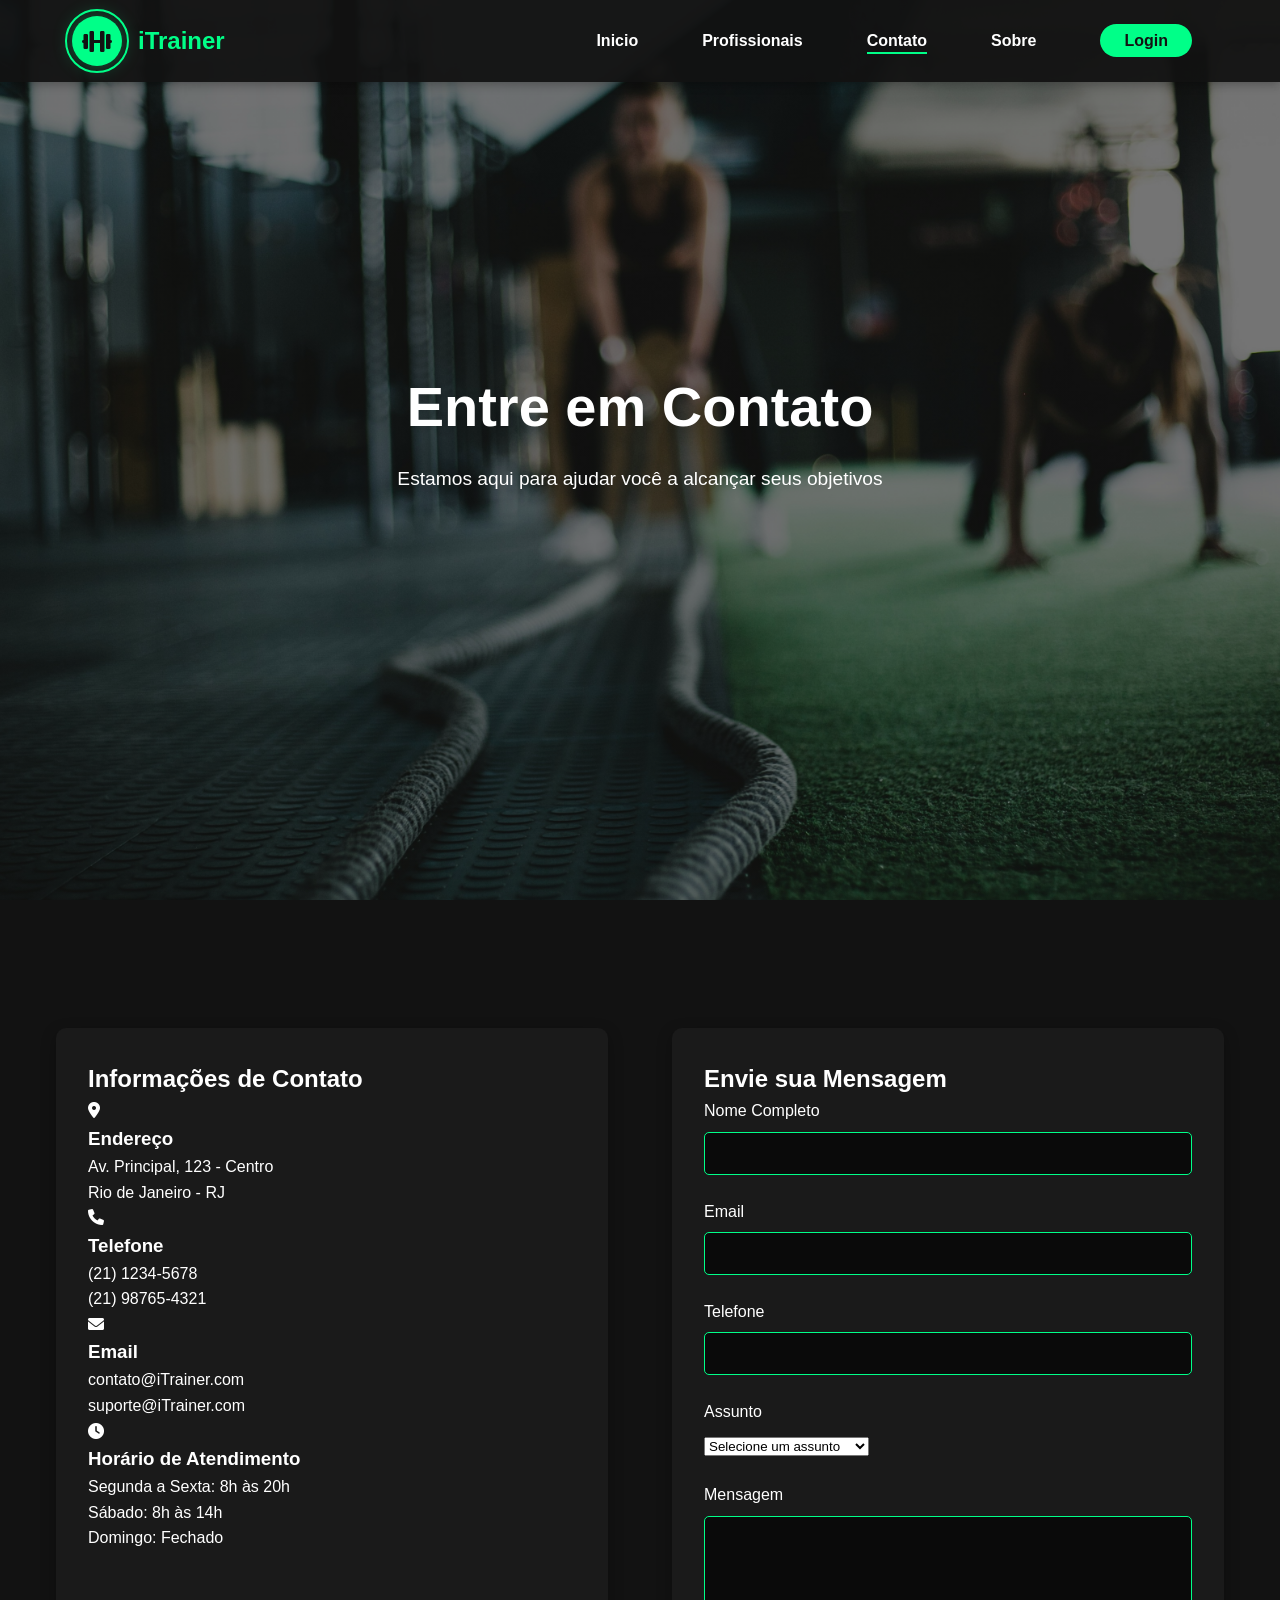
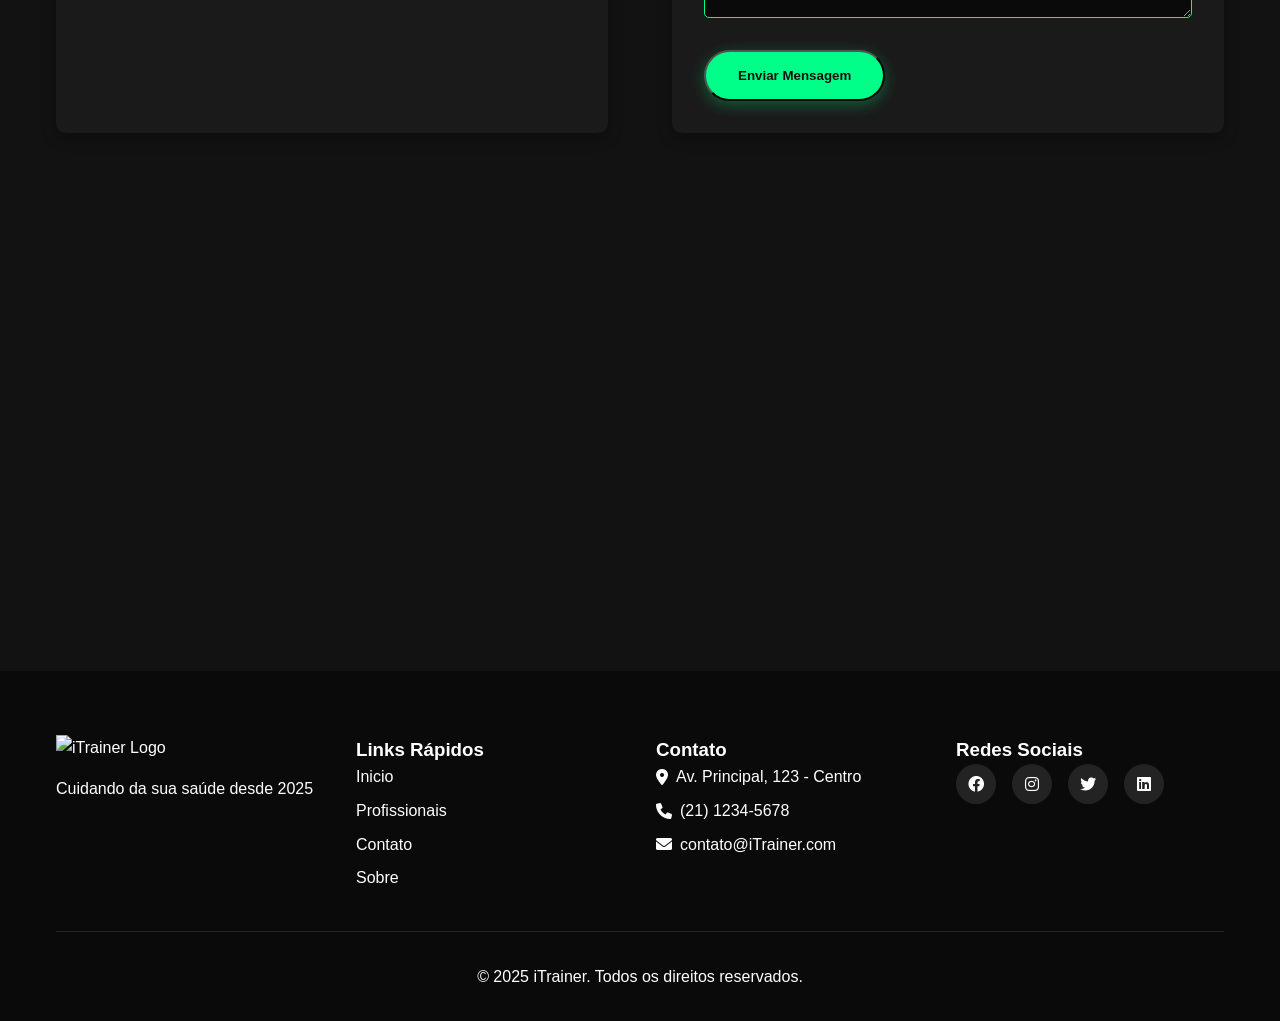
==== contato.html @ 4781c308 "Correção dos caminhos das imagens dos profissionais 1 e 5" ====
<!DOCTYPE html>
<html lang="pt-br">
<head>
    <meta charset="UTF-8">
    <meta name="viewport" content="width=device-width, initial-scale=1.0">
    <title>Contato - iTrainer</title>
    <link rel="stylesheet" href="style.css">
    <link rel="stylesheet" href="https://cdnjs.cloudflare.com/ajax/libs/font-awesome/6.0.0-beta3/css/all.min.css">
    <link rel="stylesheet" href="https://unpkg.com/aos@next/dist/aos.css" />
    <style>
        .logo-container {
            width: 50px;
            height: 50px;
            background: var(--primary-color);
            border-radius: 50%;
            display: flex;
            align-items: center;
            justify-content: center;
            position: relative;
            box-shadow: 0 0 20px rgba(0, 255, 136, 0.3);
        }

        .logo-container::before {
            content: '';
            position: absolute;
            width: 60px;
            height: 60px;
            border: 2px solid var(--primary-color);
            border-radius: 50%;
            animation: pulse 2s infinite;
        }

        .logo-container i {
            font-size: 1.5rem;
            color: var(--dark-color);
        }

        @keyframes pulse {
            0% {
                transform: scale(1);
                opacity: 1;
            }
            100% {
                transform: scale(1.1);
                opacity: 0;
            }
        }
    </style>
</head>
<body>
    <!-- Header Section -->
    <header class="site-header">
        <div class="header-container">
            <div class="logo">
                <a href="index.html">
                    <div class="logo-container">
                        <i class="fas fa-dumbbell"></i>
                    </div>
                    <span class="logo-text">iTrainer</span>
                </a>
            </div>
            
            <button class="mobile-nav-toggle" aria-controls="primary-navigation" aria-expanded="false">
                <span class="sr-only">Menu</span>
                <i class="fas fa-bars"></i>
            </button>
            
            <nav class="primary-navigation" id="primary-navigation">
                <ul class="nav-list">
                    <li class="nav-item"><a href="index.html" class="nav-link">Inicio</a></li>
                    <li class="nav-item"><a href="profissionais.html" class="nav-link">Profissionais</a></li>
                    <li class="nav-item"><a href="contato.html" class="nav-link active">Contato</a></li>
                    <li class="nav-item"><a href="sobre.html" class="nav-link">Sobre</a></li>
                    <li class="nav-item"><a href="login.html" class="nav-link btn-login">Login</a></li>
                </ul>
            </nav>
        </div>
    </header>

    <!-- Main Content Section -->
    <main>
        <section class="hero">
            <div class="hero-content" data-aos="fade-up">
                <h1>Entre em Contato</h1>
                <p>Estamos aqui para ajudar você a alcançar seus objetivos</p>
            </div>
            <div class="hero-overlay"></div>
        </section>

        <section class="contact-section">
            <div class="container">
                <div class="contact-grid">
                    <div class="contact-info" data-aos="fade-right">
                        <h2>Informações de Contato</h2>
                        <div class="info-item">
                            <i class="fas fa-map-marker-alt"></i>
                            <div>
                                <h3>Endereço</h3>
                                <p>Av. Principal, 123 - Centro</p>
                                <p>Rio de Janeiro - RJ</p>
                            </div>
                        </div>
                        <div class="info-item">
                            <i class="fas fa-phone"></i>
                            <div>
                                <h3>Telefone</h3>
                                <p>(21) 1234-5678</p>
                                <p>(21) 98765-4321</p>
                            </div>
                        </div>
                        <div class="info-item">
                            <i class="fas fa-envelope"></i>
                            <div>
                                <h3>Email</h3>
                                <p>contato@iTrainer.com</p>
                                <p>suporte@iTrainer.com</p>
                            </div>
                        </div>
                        <div class="info-item">
                            <i class="fas fa-clock"></i>
                            <div>
                                <h3>Horário de Atendimento</h3>
                                <p>Segunda a Sexta: 8h às 20h</p>
                                <p>Sábado: 8h às 14h</p>
                                <p>Domingo: Fechado</p>
                            </div>
                        </div>
                    </div>

                    <div class="contact-form" data-aos="fade-left">
                        <h2>Envie sua Mensagem</h2>
                        <form action="#" method="POST">
                            <div class="form-group">
                                <label for="name">Nome Completo</label>
                                <input type="text" id="name" name="name" required>
                            </div>
                            <div class="form-group">
                                <label for="email">Email</label>
                                <input type="email" id="email" name="email" required>
                            </div>
                            <div class="form-group">
                                <label for="phone">Telefone</label>
                                <input type="tel" id="phone" name="phone">
                            </div>
                            <div class="form-group">
                                <label for="subject">Assunto</label>
                                <select id="subject" name="subject" required>
                                    <option value="">Selecione um assunto</option>
                                    <option value="agendamento">Agendamento de Treino</option>
                                    <option value="duvidas">Dúvidas</option>
                                    <option value="orcamento">Orçamento</option>
                                    <option value="outros">Outros</option>
                                </select>
                            </div>
                            <div class="form-group">
                                <label for="message">Mensagem</label>
                                <textarea id="message" name="message" rows="5" required></textarea>
                            </div>
                            <button type="submit" class="btn btn-primary">Enviar Mensagem</button>
                        </form>
                    </div>
                </div>
            </div>
        </section>

        <section class="map-section">
            <div class="container">
                <div class="map-container" data-aos="fade-up">
                    <iframe 
                        src="https://www.google.com/maps/embed?pb=!1m18!1m12!1m3!1d3673.121794492808!2d-43.18094768452811!3d-22.9064191!2m3!1f0!2f0!3f0!3m2!1i1024!2i768!4f13.1!3m3!1m2!1s0x997f58a6a00a9d%3A0x3f251d85272f76f7!2sAv.%20Rio%20Branco%2C%201%20-%20Centro%2C%20Rio%20de%20Janeiro%20-%20RJ%2C%2020090-003!5e0!3m2!1spt-BR!2sbr!4v1648123456789!5m2!1spt-BR!2sbr" 
                        width="100%" 
                        height="450" 
                        style="border:0;" 
                        allowfullscreen="" 
                        loading="lazy">
                    </iframe>
                </div>
            </div>
        </section>
    </main>

    <footer>
        <div class="container">
            <div class="footer-content">
                <div class="footer-logo">
                    <img src="images/logo.png" alt="iTrainer Logo">
                    <p>Cuidando da sua saúde desde 2025</p>
                </div>
                <div class="footer-links">
                    <h3>Links Rápidos</h3>
                    <ul>
                        <li><a href="index.html">Inicio</a></li>
                        <li><a href="profissionais.html">Profissionais</a></li>
                        <li><a href="contato.html">Contato</a></li>
                        <li><a href="sobre.html">Sobre</a></li>
                    </ul>
                </div>
                <div class="footer-contact">
                    <h3>Contato</h3>
                    <p><i class="fas fa-map-marker-alt"></i> Av. Principal, 123 - Centro</p>
                    <p><i class="fas fa-phone"></i> (21) 1234-5678</p>
                    <p><i class="fas fa-envelope"></i> contato@iTrainer.com</p>
                </div>
                <div class="footer-social">
                    <h3>Redes Sociais</h3>
                    <div class="social-icons">
                        <a href="#" class="social-icon"><i class="fab fa-facebook"></i></a>
                        <a href="#" class="social-icon"><i class="fab fa-instagram"></i></a>
                        <a href="#" class="social-icon"><i class="fab fa-twitter"></i></a>
                        <a href="#" class="social-icon"><i class="fab fa-linkedin"></i></a>
                    </div>
                </div>
            </div>
            <div class="footer-bottom">
                <p>&copy; 2025 iTrainer. Todos os direitos reservados.</p>
            </div>
        </div>
    </footer>

    <script src="https://unpkg.com/aos@next/dist/aos.js"></script>
    <script src="script.js"></script>
</body>
</html>
---- style.css ----
/* CSS Variables for consistent styling */
:root {
    --primary-color: #00ff88;
    --secondary-color: #00cc6a;
    --accent-color: #48cae4;
    --text-color: #ffffff;
    --text-secondary: #e0e0e0;
    --light-color: #ffffff;
    --dark-color: #121212;
    --darker-color: #0a0a0a;
    --gray-color: #1a1a1a;
    --border-color: #333333;
    --shadow: 0 2px 10px rgba(0, 0, 0, 0.3);
    --transition: all 0.3s ease;
    --spacing-sm: 0.5rem;
    --spacing-md: 1rem;
    --spacing-lg: 2rem;
    --container-width: 1200px;
}

/* General Reset */
* {
    margin: 0;
    padding: 0;
    box-sizing: border-box;
}

body {
    font-family: 'Segoe UI', Tahoma, Geneva, Verdana, sans-serif;
    line-height: 1.6;
    color: var(--text-color);
    background-color: var(--dark-color);
}

.container {
    width: 100%;
    max-width: var(--container-width);
    margin: 0 auto;
    padding: 0 var(--spacing-md);
}

/* Estado inicial do cabeçalho */
.site-header {
    position: fixed;
    top: 0;
    left: 0;
    width: 100%;
    background: rgba(18, 18, 18, 0.95);
    box-shadow: 0 2px 10px rgba(0, 0, 0, 0.3);
    z-index: 1000;
    transition: var(--transition);
}

.site-header.scrolled {
    background: rgba(18, 18, 18, 0.98);
    box-shadow: 0 2px 15px rgba(0, 0, 0, 0.4);
}

.header-container {
    display: flex;
    justify-content: space-between;
    align-items: center;
    padding: 1rem 2rem;
    max-width: var(--container-width);
    margin: 0 auto;
}

/* Logo Styles */
.logo {
    display: flex;
    align-items: center;
}

.logo a {
    display: flex;
    align-items: center;
    text-decoration: none;
    color: var(--primary-color);
    gap: 1rem;
}

.logo-container {
    width: 50px;
    height: 50px;
    background: var(--primary-color);
    border-radius: 50%;
    display: flex;
    align-items: center;
    justify-content: center;
    position: relative;
    box-shadow: 0 0 20px rgba(0, 255, 136, 0.3);
}

.logo-container::before {
    content: '';
    position: absolute;
    width: 60px;
    height: 60px;
    border: 2px solid var(--primary-color);
    border-radius: 50%;
    animation: pulse 2s infinite;
}

.logo-container i {
    font-size: 1.5rem;
    color: var(--dark-color);
}

.logo-text {
    font-size: 1.5rem;
    font-weight: 700;
    color: var(--primary-color);
}

@keyframes pulse {
    0% {
        transform: scale(1);
        opacity: 1;
    }
    100% {
        transform: scale(1.1);
        opacity: 0;
    }
}

/* Navigation Styles */
.primary-navigation {
    display: flex;
    justify-content: center;
}

.nav-list {
    display: flex;
    list-style: none;
    gap: 2rem;
}

.nav-item {
    margin: 0 var(--spacing-md);
}

.nav-link {
    text-decoration: none;
    color: var(--text-color);
    font-weight: 600;
    transition: var(--transition);
    position: relative;
}

.nav-link::after {
    content: '';
    position: absolute;
    bottom: -5px;
    left: 0;
    width: 0;
    height: 2px;
    background: var(--primary-color);
    transition: var(--transition);
}

.nav-link:hover::after,
.nav-link.active::after {
    width: 100%;
}

/* Mobile Navigation Toggle */
.mobile-nav-toggle {
    display: none;
    background: none;
    border: none;
    font-size: 1.5rem;
    color: var(--dark-color);
    cursor: pointer;
}

.sr-only {
    position: absolute;
    width: 1px;
    height: 1px;
    padding: 0;
    margin: -1px;
    overflow: hidden;
    clip: rect(0, 0, 0, 0);
    white-space: nowrap;
    border-width: 0;
}

/* Responsive Styles */
@media (max-width: 768px) {
    .header-container {
        padding: 1rem;
    }
    
    .mobile-nav-toggle {
        display: block;
        color: var(--primary-color);
        font-size: 1.5rem;
        background: none;
        border: none;
        cursor: pointer;
    }
    
    .primary-navigation {
        position: fixed;
        inset: 0 0 0 30%;
        background: var(--gray-color);
        padding: min(30vh, 10rem) 2rem;
        transform: translateX(100%);
        transition: transform 350ms ease-out;
        box-shadow: -5px 0 15px rgba(0, 0, 0, 0.3);
        z-index: 1000;
    }
    
    .primary-navigation[data-visible="true"] {
        transform: translateX(0%);
    }
    
    .nav-list {
        display: flex;
        flex-direction: column;
        gap: 1.5rem;
    }
    
    .nav-item {
        margin: 0;
    }
    
    .nav-link {
        color: var(--text-color);
        font-size: 1.2rem;
        font-weight: 600;
    }
    
    .nav-link:hover,
    .nav-link.active {
        color: var(--primary-color);
    }
    
    .btn-login {
        margin-top: 1rem;
        width: 100%;
        text-align: center;
        justify-content: center;
    }
}

/* Hero Section */
.hero {
    height: 100vh;
    background: linear-gradient(rgba(0, 0, 0, 0.5), rgba(0, 0, 0, 0.5)), url('meghan-holmes-buWcS7G1_28-unsplash.jpg');
    background-size: cover;
    background-position: center;
    display: flex;
    align-items: center;
    text-align: center;
    color: white;
    position: relative;
}

.hero-content {
    max-width: 800px;
    margin: 0 auto;
    padding: 0 20px;
    position: relative;
    z-index: 2;
}

.hero h1 {
    font-size: 3.5rem;
    margin-bottom: 1.5rem;
    line-height: 1.2;
}

.hero p {
    font-size: 1.2rem;
    margin-bottom: 2rem;
}

.hero-buttons {
    display: flex;
    gap: 1rem;
    justify-content: center;
}

/* Button Styles */
.btn {
    display: inline-block;
    padding: 1rem 2rem;
    border-radius: 30px;
    text-decoration: none;
    font-weight: 600;
    transition: var(--transition);
    cursor: pointer;
}

.btn-primary {
    background: var(--primary-color);
    color: var(--dark-color);
    font-weight: 700;
    box-shadow: 0 4px 15px rgba(0, 255, 136, 0.3);
}

.btn-primary:hover {
    background: var(--secondary-color);
    transform: translateY(-3px);
    box-shadow: 0 6px 20px rgba(0, 255, 136, 0.4);
}

.btn-secondary {
    background: transparent;
    color: var(--text-color);
    border: 2px solid var(--text-color);
    font-weight: 700;
}

.btn-secondary:hover {
    background: var(--text-color);
    color: var(--dark-color);
    transform: translateY(-3px);
}

.btn-login {
    background-color: var(--primary-color);
    color: var(--dark-color);
    padding: 0.5rem 1.5rem;
    border-radius: 25px;
    font-weight: 600;
}

.btn-login:hover {
    background-color: var(--secondary-color);
    color: var(--dark-color);
}

/* Services Section */
.services-grid {
    display: grid;
    grid-template-columns: repeat(auto-fit, minmax(250px, 1fr));
    gap: 2rem;
}

.service-card {
    background: var(--gray-color);
    padding: 2rem;
    border-radius: 10px;
    text-align: center;
    transition: var(--transition);
    box-shadow: 0 5px 15px rgba(0, 0, 0, 0.3);
}

.service-card:hover {
    transform: translateY(-10px);
    box-shadow: 0 8px 25px rgba(0, 0, 0, 0.4);
}

.service-icon {
    width: 70px;
    height: 70px;
    background: var(--primary-color);
    border-radius: 50%;
    display: flex;
    align-items: center;
    justify-content: center;
    margin: 0 auto 1.5rem;
    box-shadow: 0 4px 15px rgba(0, 255, 136, 0.3);
}

.service-icon i {
    font-size: 1.8rem;
    color: var(--dark-color);
    font-weight: 600;
}

.service-card h3 {
    margin-bottom: 1rem;
    color: var(--primary-color);
    font-weight: 700;
}

.service-link {
    display: inline-flex;
    align-items: center;
    gap: 0.5rem;
    color: var(--primary-color);
    text-decoration: none;
    margin-top: 1rem;
    font-weight: 500;
    transition: var(--transition);
}

.service-link:hover {
    gap: 1rem;
}

/* About Preview Section */
.about-preview {
    padding: 5rem 0;
    background: var(--dark-color);
}

.about-content {
    display: grid;
    grid-template-columns: 1fr 1fr;
    gap: 4rem;
    align-items: center;
}

.about-features {
    margin: 2rem 0;
}

.feature {
    display: flex;
    align-items: center;
    gap: 1rem;
    margin-bottom: 1rem;
}

.feature i {
    color: var(--primary-color);
    font-size: 1.2rem;
}

.about-image img {
    width: 100%;
    border-radius: 10px;
    box-shadow: 0 5px 15px rgba(0, 0, 0, 0.1);
}

/* Testimonials Section */
.testimonials {
    padding: 5rem 0;
    background: var(--darker-color);
}

.testimonials h2 {
    text-align: center;
    font-size: 2.5rem;
    margin-bottom: 3rem;
    color: var(--text-color);
    font-weight: 700;
    text-shadow: 0 2px 4px rgba(0, 0, 0, 0.3);
}

.testimonial-slider {
    display: flex;
    gap: 2rem;
    overflow-x: auto;
    padding: 1rem;
    scroll-snap-type: x mandatory;
    -webkit-overflow-scrolling: touch;
}

.testimonial {
    flex: 0 0 100%;
    max-width: 600px;
    background: var(--gray-color);
    padding: 2rem;
    border-radius: 10px;
    box-shadow: 0 5px 15px rgba(0, 0, 0, 0.3);
    scroll-snap-align: start;
}

.testimonial-content {
    position: relative;
    margin-bottom: 2rem;
    background: var(--gray-color);
    border: 1px solid var(--border-color);
    padding: 2rem;
    border-radius: 10px;
}

.testimonial-content i {
    color: var(--primary-color);
    font-size: 2.5rem;
    margin-bottom: 1.5rem;
}

.testimonial-content p {
    color: var(--text-color);
    font-size: 1.1rem;
    line-height: 1.8;
}

.testimonial-author {
    display: flex;
    align-items: center;
    gap: 1rem;
}

.testimonial-author img {
    width: 60px;
    height: 60px;
    border-radius: 50%;
    object-fit: cover;
}

.author-info {
    display: flex;
    flex-direction: column;
}

.author-name {
    font-weight: 600;
    color: var(--dark-color);
}

.author-title {
    font-size: 0.9rem;
    color: #666;
}

.testimonial-dots {
    display: flex;
    justify-content: center;
    gap: 0.5rem;
    margin-top: 2rem;
}

.dot {
    width: 10px;
    height: 10px;
    background: #ddd;
    border-radius: 50%;
    cursor: pointer;
    transition: var(--transition);
}

.dot.active {
    background: var(--primary-color);
    transform: scale(1.2);
}

/* CTA Section */
.cta-section {
    padding: 5rem 0;
    background: linear-gradient(rgba(0, 0, 0, 0.9), rgba(0, 0, 0, 0.9)), url('personal header.jpg');
    background-size: cover;
    background-position: center;
    text-align: center;
    color: var(--text-color);
}

.cta-content h2 {
    font-size: 2.5rem;
    margin-bottom: 1rem;
}

.cta-content p {
    font-size: 1.2rem;
    margin-bottom: 2rem;
}

/* Footer Styles */
footer {
    background: var(--darker-color);
    color: var(--text-color);
    padding: 4rem 0 2rem;
}

.footer-content {
    display: grid;
    grid-template-columns: repeat(auto-fit, minmax(200px, 1fr));
    gap: 2rem;
    margin-bottom: 2rem;
}

.footer-logo img {
    height: 40px;
    margin-bottom: 1rem;
}

.footer-links ul {
    list-style: none;
}

.footer-links a {
    color: white;
    text-decoration: none;
    transition: var(--transition);
    display: block;
    margin-bottom: 0.5rem;
}

.footer-links a:hover {
    color: var(--primary-color);
    transform: translateX(5px);
}

.footer-contact p {
    display: flex;
    align-items: center;
    gap: 0.5rem;
    margin-bottom: 0.5rem;
}

.social-icons {
    display: flex;
    gap: 1rem;
}

.social-icon {
    width: 40px;
    height: 40px;
    background: rgba(255, 255, 255, 0.1);
    border-radius: 50%;
    display: flex;
    align-items: center;
    justify-content: center;
    color: white;
    text-decoration: none;
    transition: var(--transition);
}

.social-icon:hover {
    background: var(--primary-color);
    transform: translateY(-3px);
}

.footer-bottom {
    text-align: center;
    padding-top: 2rem;
    border-top: 1px solid rgba(255, 255, 255, 0.1);
}

/* Responsive adjustments for other sections */
@media (max-width: 768px) {
    .about-content {
        grid-template-columns: 1fr;
        gap: 2rem;
    }
    
    .hero h1 {
        font-size: 2.5rem;
    }
    
    .hero p {
        font-size: 1rem;
    }
}

/* Animações */
@keyframes fadeIn {
    from {
        opacity: 0;
        transform: translateY(20px);
    }
    to {
        opacity: 1;
        transform: translateY(0);
    }
}

.fade-in {
    animation: fadeIn 0.6s ease forwards;
}

/* Página de Profissionais */
.professionals-grid {
    display: grid;
    grid-template-columns: repeat(auto-fit, minmax(300px, 1fr));
    gap: 2rem;
    padding: 2rem 0;
}

.professional-card {
    background: var(--gray-color);
    border-radius: 10px;
    overflow: hidden;
    transition: var(--transition);
    box-shadow: 0 5px 15px rgba(0, 0, 0, 0.3);
    display: flex;
    flex-direction: column;
}

.professional-card:hover {
    transform: translateY(-10px);
    box-shadow: 0 8px 25px rgba(0, 0, 0, 0.4);
}

.professional-image {
    width: 100%;
    height: 300px;
    overflow: hidden;
    position: relative;
}

.professional-image img {
    width: 100%;
    height: 100%;
    object-fit: cover;
    transition: var(--transition);
}

.professional-card:hover .professional-image img {
    transform: scale(1.05);
}

.professional-info {
    padding: 1.5rem;
    flex-grow: 1;
}

.professional-info h3 {
    color: var(--primary-color);
    margin-bottom: 0.5rem;
    font-size: 1.5rem;
}

.professional-info p {
    color: var(--text-secondary);
    margin-bottom: 1rem;
}

.professional-stats {
    display: flex;
    flex-direction: column;
    gap: 0.8rem;
    margin-bottom: 1.5rem;
}

.stat {
    display: flex;
    align-items: center;
    gap: 0.5rem;
    color: var(--text-secondary);
}

.stat i {
    color: var(--primary-color);
    font-size: 1.2rem;
}

.stat span {
    font-size: 0.9rem;
}

@media (max-width: 768px) {
    .professionals-grid {
        grid-template-columns: 1fr;
        padding: 1rem;
    }
    
    .professional-image {
        height: 250px;
    }
}

/* Página de Contato */
.contact-section {
    padding: 8rem 0 5rem;
    background: var(--dark-color);
}

.contact-grid {
    display: grid;
    grid-template-columns: 1fr 1fr;
    gap: 4rem;
}

.contact-info {
    background: var(--gray-color);
    padding: 2rem;
    border-radius: 10px;
    box-shadow: 0 5px 15px rgba(0, 0, 0, 0.3);
}

.contact-form {
    background: var(--gray-color);
    padding: 2rem;
    border-radius: 10px;
    box-shadow: 0 5px 15px rgba(0, 0, 0, 0.3);
}

.form-group {
    margin-bottom: 1.5rem;
}

.form-group label {
    display: block;
    margin-bottom: 0.5rem;
    color: var(--text-color);
}

.form-group input,
.form-group textarea {
    width: 100%;
    padding: 0.8rem;
    border: 1px solid var(--primary-color);
    border-radius: 5px;
    background: var(--darker-color);
    color: var(--text-color);
}

.form-group input:focus,
.form-group textarea:focus {
    outline: none;
    border-color: var(--secondary-color);
}

/* Página de Login */
.login-section {
    min-height: calc(100vh - 80px);
    display: flex;
    align-items: center;
    justify-content: center;
    padding: 4rem 0;
    background-color: var(--dark-color);
}

.login-container {
    background-color: var(--gray-color);
    padding: 3rem;
    border-radius: 1rem;
    box-shadow: 0 0 20px rgba(0, 0, 0, 0.2);
    width: 100%;
    max-width: 500px;
}

.login-header {
    text-align: center;
    margin-bottom: 2rem;
}

.login-header h2 {
    color: var(--primary-color);
    font-size: 2rem;
    margin-bottom: 0.5rem;
}

.login-header p {
    color: var(--text-secondary);
}

.login-form .form-group {
    margin-bottom: 1.5rem;
}

.login-form label {
    display: block;
    color: var(--text-color);
    margin-bottom: 0.5rem;
    font-weight: 500;
}

.input-group {
    position: relative;
    display: flex;
    align-items: center;
}

.input-group i {
    position: absolute;
    left: 1rem;
    color: var(--text-secondary);
}

.input-group input {
    width: 100%;
    padding: 0.8rem 1rem 0.8rem 3rem;
    border: 1px solid var(--border-color);
    border-radius: 0.5rem;
    background-color: var(--darker-color);
    color: var(--text-color);
    transition: all 0.3s ease;
}

.input-group input:focus {
    border-color: var(--primary-color);
    outline: none;
    box-shadow: 0 0 0 2px rgba(255, 255, 255, 0.1);
}

.toggle-password {
    position: absolute;
    right: 1rem;
    background: none;
    border: none;
    color: var(--text-secondary);
    cursor: pointer;
    padding: 0;
}

.form-options {
    display: flex;
    justify-content: space-between;
    align-items: center;
    margin-bottom: 1.5rem;
}

.remember-me {
    display: flex;
    align-items: center;
    gap: 0.5rem;
    color: var(--text-secondary);
}

.remember-me input[type="checkbox"] {
    width: 1rem;
    height: 1rem;
    accent-color: var(--primary-color);
}

.forgot-password {
    color: var(--primary-color);
    text-decoration: none;
    transition: color 0.3s ease;
}

.forgot-password:hover {
    color: var(--secondary-color);
}

.social-login {
    margin-top: 2rem;
    text-align: center;
}

.social-login p {
    color: var(--text-secondary);
    margin-bottom: 1rem;
    position: relative;
}

.social-login p::before,
.social-login p::after {
    content: "";
    position: absolute;
    top: 50%;
    width: 30%;
    height: 1px;
    background-color: var(--border-color);
}

.social-login p::before {
    left: 0;
}

.social-login p::after {
    right: 0;
}

.social-buttons {
    display: flex;
    gap: 1rem;
    justify-content: center;
}

.btn-social {
    display: flex;
    align-items: center;
    gap: 0.5rem;
    padding: 0.8rem 1.5rem;
    border: 1px solid var(--border-color);
    border-radius: 0.5rem;
    background-color: var(--darker-color);
    color: var(--text-color);
    cursor: pointer;
    transition: all 0.3s ease;
}

.btn-social:hover {
    background-color: var(--border-color);
}

.btn-social.google {
    color: #DB4437;
}

.btn-social.facebook {
    color: #4267B2;
}

.register-link {
    text-align: center;
    margin-top: 2rem;
    color: var(--text-secondary);
}

.register-link a {
    color: var(--primary-color);
    text-decoration: none;
    font-weight: 500;
    transition: color 0.3s ease;
}

.register-link a:hover {
    color: var(--secondary-color);
}

@media (max-width: 768px) {
    .login-container {
        padding: 2rem;
        margin: 0 1rem;
    }

    .social-buttons {
        flex-direction: column;
    }

    .btn-social {
        width: 100%;
        justify-content: center;
    }
}
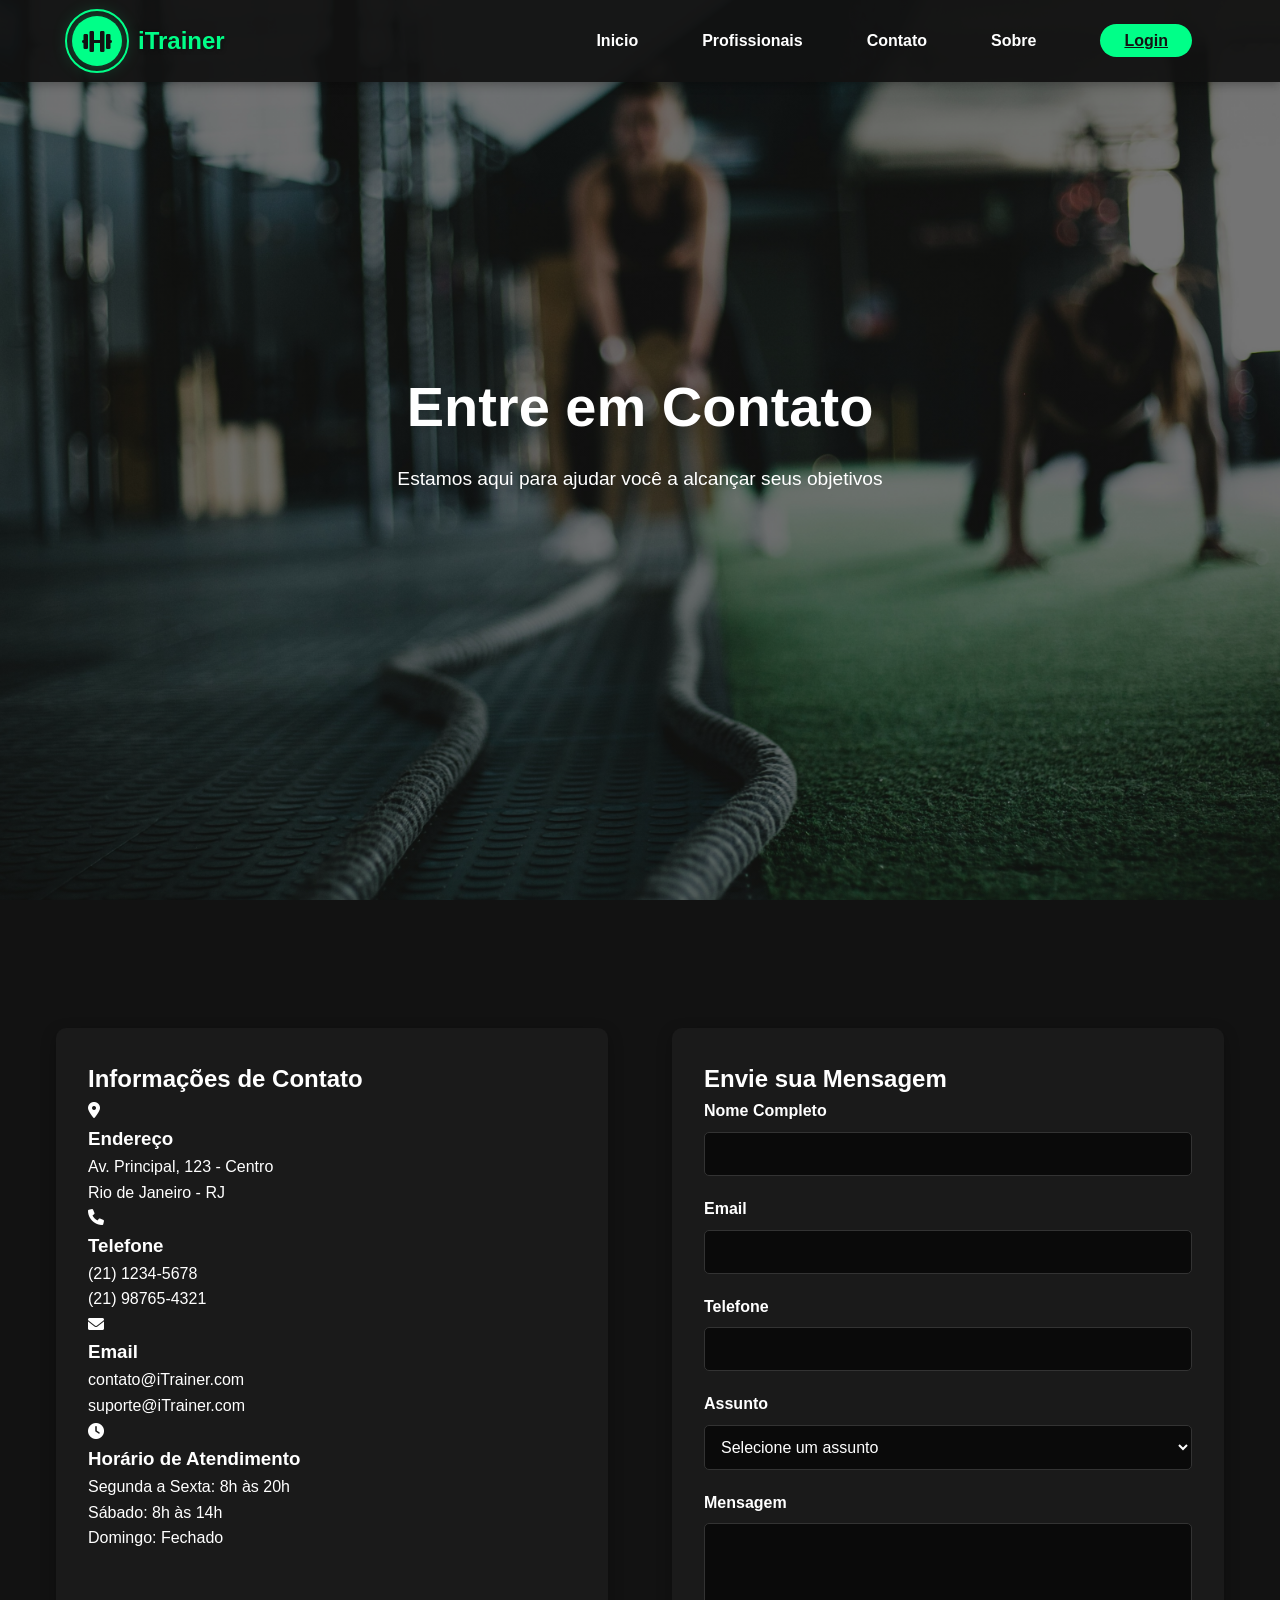
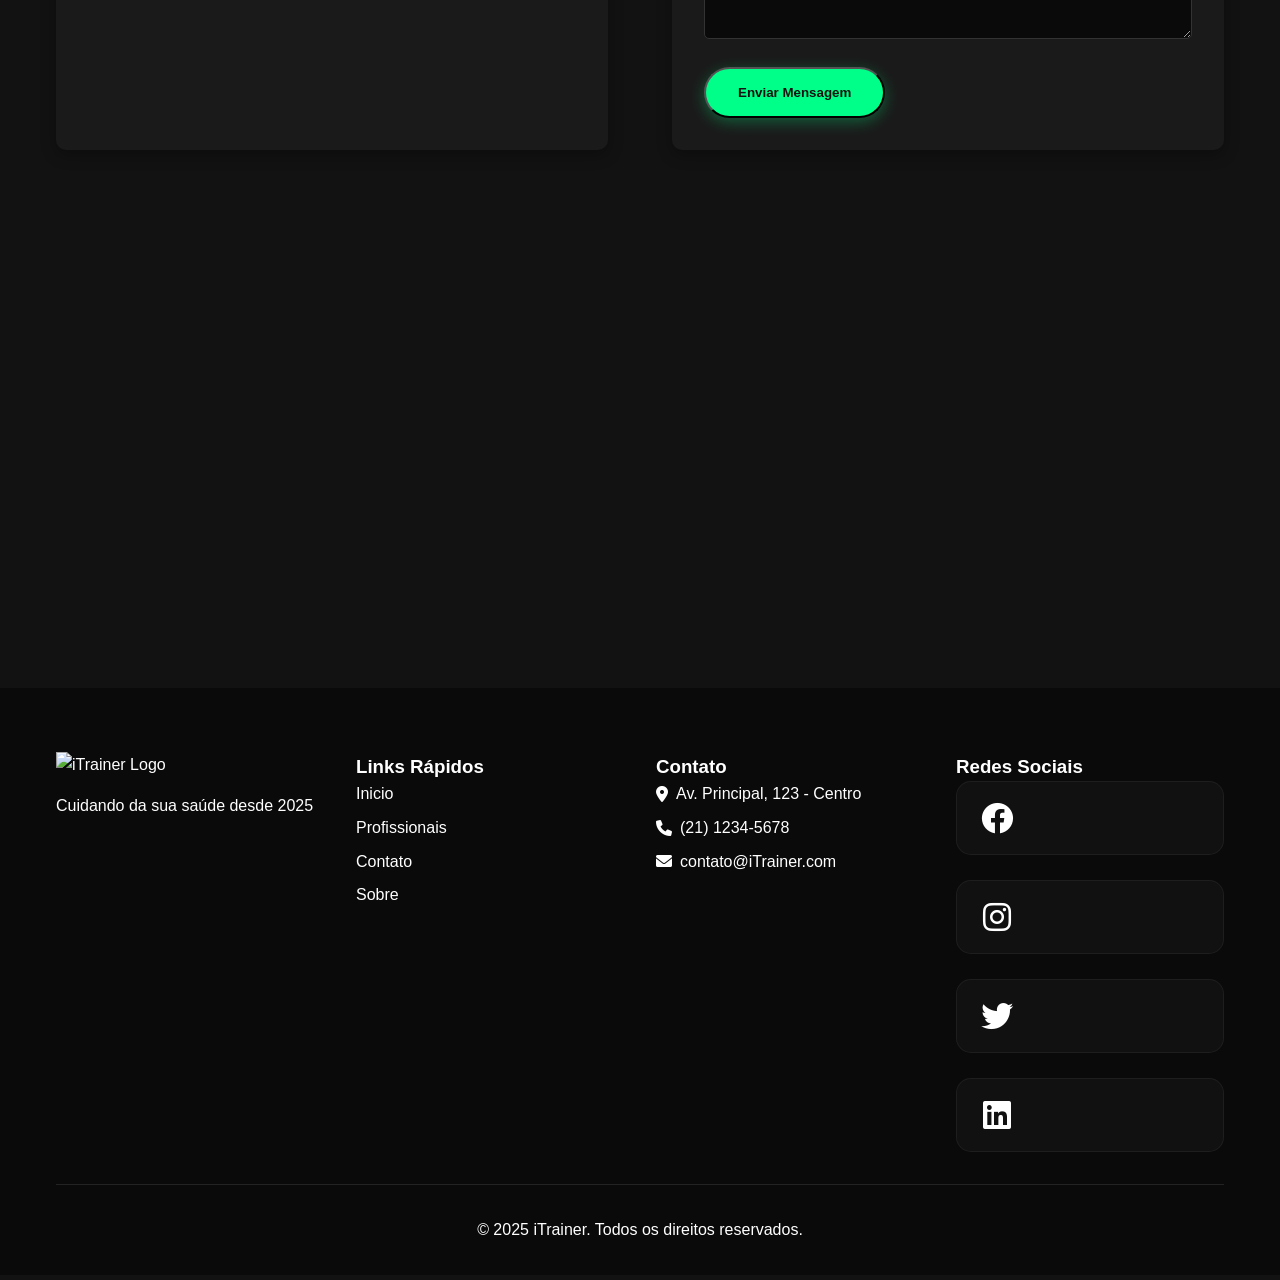
==== commit ec558238: "Adiciona página Sobre e atualiza estilos" ====
--- a/contato.html
+++ b/contato.html
@@ -69,9 +69,9 @@
                 <ul class="nav-list">
                     <li class="nav-item"><a href="index.html" class="nav-link">Inicio</a></li>
                     <li class="nav-item"><a href="profissionais.html" class="nav-link">Profissionais</a></li>
-                    <li class="nav-item"><a href="contato.html" class="nav-link active">Contato</a></li>
+                    <li class="nav-item"><a href="contato.html" class="nav-link">Contato</a></li>
                     <li class="nav-item"><a href="sobre.html" class="nav-link">Sobre</a></li>
-                    <li class="nav-item"><a href="login.html" class="nav-link btn-login">Login</a></li>
+                    <li class="nav-item"><a href="login.html" class="btn-login">Login</a></li>
                 </ul>
             </nav>
         </div>
--- a/style.css
+++ b/style.css
@@ -110,6 +110,7 @@
     font-size: 1.5rem;
     font-weight: 700;
     color: var(--primary-color);
+    text-shadow: 2px 2px 4px rgba(0, 0, 0, 0.3);
 }
 
 @keyframes pulse {
@@ -600,21 +601,85 @@
 }
 
 .social-icon {
-    width: 40px;
-    height: 40px;
-    background: rgba(255, 255, 255, 0.1);
-    border-radius: 50%;
-    display: flex;
-    align-items: center;
-    justify-content: center;
-    color: white;
+    display: flex;
+    align-items: center;
+    gap: 20px;
+    padding: 20px;
+    border-radius: 15px;
     text-decoration: none;
-    transition: var(--transition);
+    transition: all 0.4s ease;
+    color: var(--text-color);
+    background: rgba(255, 255, 255, 0.03);
+    border: 1px solid rgba(255, 255, 255, 0.05);
+}
+
+.social-icon i {
+    font-size: 2.5rem;
+    transition: transform 0.3s ease;
+    min-width: 40px;
+    text-align: center;
+}
+
+.social-icon .social-text {
+    display: flex;
+    flex-direction: column;
+    gap: 5px;
+}
+
+.social-icon .social-name {
+    font-size: 1.2rem;
+    font-weight: 600;
+    color: var(--text-color);
+}
+
+.social-icon .social-username {
+    font-size: 1rem;
+    color: var(--text-secondary);
+    opacity: 0.8;
 }
 
 .social-icon:hover {
-    background: var(--primary-color);
-    transform: translateY(-3px);
+    transform: translateX(10px);
+    background: rgba(255, 255, 255, 0.08);
+    box-shadow: 0 5px 15px rgba(0, 0, 0, 0.2);
+}
+
+.social-icon:hover i {
+    transform: scale(1.1);
+}
+
+.social-icon.instagram i {
+    color: #E1306C;
+    text-shadow: 0 0 10px rgba(225, 48, 108, 0.5);
+}
+
+.social-icon.youtube i {
+    color: #FF0000;
+    text-shadow: 0 0 10px rgba(255, 0, 0, 0.5);
+}
+
+.social-icon.tiktok i {
+    color: #000000;
+    text-shadow: 0 0 10px rgba(0, 0, 0, 0.5);
+}
+
+/* Responsividade */
+@media (max-width: 480px) {
+    .social-icon {
+        padding: 15px;
+    }
+    
+    .social-icon i {
+        font-size: 2rem;
+    }
+    
+    .social-icon .social-name {
+        font-size: 1.1rem;
+    }
+    
+    .social-icon .social-username {
+        font-size: 0.9rem;
+    }
 }
 
 .footer-bottom {
@@ -655,7 +720,12 @@
     animation: fadeIn 0.6s ease forwards;
 }
 
-/* Página de Profissionais */
+/* Estilos para a página de profissionais */
+.professionals-section {
+    padding: 4rem 0;
+    background: var(--dark-color);
+}
+
 .professionals-grid {
     display: grid;
     grid-template-columns: repeat(auto-fit, minmax(300px, 1fr));
@@ -679,10 +749,10 @@
 }
 
 .professional-image {
+    position: relative;
     width: 100%;
     height: 300px;
     overflow: hidden;
-    position: relative;
 }
 
 .professional-image img {
@@ -696,9 +766,46 @@
     transform: scale(1.05);
 }
 
+.professional-status {
+    position: absolute;
+    bottom: 1rem;
+    right: 1rem;
+    background: var(--dark-color);
+    padding: 0.5rem 1rem;
+    border-radius: 20px;
+    display: flex;
+    align-items: center;
+    gap: 0.5rem;
+    font-size: 0.9rem;
+}
+
+.status-indicator {
+    width: 10px;
+    height: 10px;
+    border-radius: 50%;
+}
+
+.status-indicator.online {
+    background: #00ff00;
+    box-shadow: 0 0 10px #00ff00;
+}
+
+.status-indicator.offline {
+    background: #ff0000;
+    box-shadow: 0 0 10px #ff0000;
+}
+
+.status-indicator.busy {
+    background: #ffa500;
+    box-shadow: 0 0 10px #ffa500;
+}
+
 .professional-info {
     padding: 1.5rem;
     flex-grow: 1;
+    display: flex;
+    flex-direction: column;
+    gap: 1rem;
 }
 
 .professional-info h3 {
@@ -733,6 +840,35 @@
 
 .stat span {
     font-size: 0.9rem;
+}
+
+.professional-actions {
+    display: flex;
+    gap: 1rem;
+    margin-top: auto;
+}
+
+.professional-actions .btn {
+    flex: 1;
+    text-align: center;
+    padding: 0.8rem;
+    font-size: 0.9rem;
+}
+
+.professional-actions .btn-primary {
+    background: var(--primary-color);
+    color: var(--dark-color);
+}
+
+.professional-actions .btn-secondary {
+    background: transparent;
+    border: 1px solid var(--primary-color);
+    color: var(--primary-color);
+}
+
+.professional-actions .btn:hover {
+    transform: translateY(-2px);
+    box-shadow: 0 5px 15px rgba(0, 255, 136, 0.3);
 }
 
 @media (max-width: 768px) {
@@ -743,6 +879,14 @@
     
     .professional-image {
         height: 250px;
+    }
+    
+    .professional-actions {
+        flex-direction: column;
+    }
+    
+    .professional-actions .btn {
+        width: 100%;
     }
 }
 
@@ -1002,4 +1146,1531 @@
         width: 100%;
         justify-content: center;
     }
+}
+
+/* Estilos para formulários de cadastro */
+.cadastro-container {
+    max-width: 800px;
+    margin: 40px auto;
+    padding: 20px;
+    background-color: var(--gray-color);
+    border-radius: 10px;
+    box-shadow: 0 5px 15px rgba(0, 0, 0, 0.3);
+}
+
+.cadastro-form {
+    padding: 20px;
+}
+
+.cadastro-form h1 {
+    text-align: center;
+    color: var(--primary-color);
+    margin-bottom: 30px;
+    font-size: 2rem;
+    text-shadow: 0 2px 4px rgba(0, 0, 0, 0.3);
+}
+
+.form-group {
+    margin-bottom: 20px;
+}
+
+.form-group label {
+    display: block;
+    margin-bottom: 8px;
+    font-weight: 600;
+    color: var(--text-color);
+}
+
+.form-group input,
+.form-group select,
+.form-group textarea {
+    width: 100%;
+    padding: 12px;
+    border: 1px solid var(--border-color);
+    border-radius: 5px;
+    font-size: 16px;
+    background-color: var(--darker-color);
+    color: var(--text-color);
+    transition: all 0.3s ease;
+}
+
+.form-group input:focus,
+.form-group select:focus,
+.form-group textarea:focus {
+    outline: none;
+    border-color: var(--primary-color);
+    box-shadow: 0 0 0 2px rgba(0, 255, 136, 0.2);
+}
+
+.form-group select[multiple] {
+    height: 120px;
+}
+
+.form-group textarea {
+    resize: vertical;
+    min-height: 100px;
+}
+
+.btn-cadastro {
+    width: 100%;
+    padding: 12px;
+    background-color: var(--primary-color);
+    color: var(--dark-color);
+    border: none;
+    border-radius: 5px;
+    font-size: 16px;
+    font-weight: 600;
+    cursor: pointer;
+    transition: all 0.3s ease;
+    box-shadow: 0 4px 15px rgba(0, 255, 136, 0.3);
+}
+
+.btn-cadastro:hover {
+    background-color: var(--secondary-color);
+    transform: translateY(-2px);
+    box-shadow: 0 6px 20px rgba(0, 255, 136, 0.4);
+}
+
+/* Responsividade */
+@media (max-width: 768px) {
+    .cadastro-container {
+        margin: 20px;
+        padding: 15px;
+    }
+    
+    .form-group input,
+    .form-group select,
+    .form-group textarea {
+        font-size: 14px;
+        padding: 10px;
+    }
+}
+
+/* Estilos para o filtro de especialidades */
+.search-container {
+    position: relative;
+    margin-bottom: 10px;
+}
+
+.search-container input {
+    width: 100%;
+    padding: 10px 35px 10px 15px;
+    border: 1px solid var(--border-color);
+    border-radius: 5px;
+    background-color: var(--darker-color);
+    color: var(--text-color);
+    font-size: 14px;
+}
+
+.search-container i {
+    position: absolute;
+    right: 10px;
+    top: 50%;
+    transform: translateY(-50%);
+    color: var(--text-color);
+    cursor: pointer;
+}
+
+.especialidades-container {
+    max-height: 300px;
+    overflow-y: auto;
+    border: 1px solid var(--border-color);
+    border-radius: 5px;
+    background-color: var(--darker-color);
+    padding: 10px;
+}
+
+.especialidades-grid {
+    display: grid;
+    grid-template-columns: repeat(auto-fill, minmax(200px, 1fr));
+    gap: 10px;
+}
+
+.especialidade-item {
+    display: flex;
+    align-items: center;
+    padding: 8px;
+    border-radius: 5px;
+    cursor: pointer;
+    transition: all 0.3s ease;
+    background-color: var(--gray-color);
+}
+
+.especialidade-item:hover {
+    background-color: var(--primary-color);
+    color: var(--dark-color);
+}
+
+.especialidade-item input[type="checkbox"] {
+    display: none;
+}
+
+.especialidade-item span {
+    position: relative;
+    padding-left: 30px;
+    cursor: pointer;
+}
+
+.especialidade-item span::before {
+    content: '';
+    position: absolute;
+    left: 0;
+    top: 50%;
+    transform: translateY(-50%);
+    width: 18px;
+    height: 18px;
+    border: 2px solid var(--primary-color);
+    border-radius: 3px;
+    background-color: var(--darker-color);
+    transition: all 0.3s ease;
+}
+
+.especialidade-item input[type="checkbox"]:checked + span::before {
+    background-color: var(--primary-color);
+    border-color: var(--primary-color);
+}
+
+.especialidade-item input[type="checkbox"]:checked + span::after {
+    content: '✓';
+    position: absolute;
+    left: 4px;
+    top: 50%;
+    transform: translateY(-50%);
+    color: var(--dark-color);
+    font-size: 12px;
+}
+
+.especialidade-item.hidden {
+    display: none;
+}
+
+/* Estilização da barra de rolagem */
+.especialidades-container::-webkit-scrollbar {
+    width: 8px;
+}
+
+.especialidades-container::-webkit-scrollbar-track {
+    background: var(--darker-color);
+}
+
+.especialidades-container::-webkit-scrollbar-thumb {
+    background: var(--primary-color);
+    border-radius: 4px;
+}
+
+.especialidades-container::-webkit-scrollbar-thumb:hover {
+    background: var(--secondary-color);
+}
+
+/* Estilos para a página de login */
+.user-type-selector,
+.user-role-selector {
+    display: flex;
+    justify-content: center;
+    gap: 1rem;
+    margin-bottom: 2rem;
+}
+
+.user-type-btn,
+.role-btn {
+    padding: 0.8rem 2rem;
+    border: 2px solid var(--primary-color);
+    background: transparent;
+    color: var(--text-color);
+    border-radius: 50px;
+    cursor: pointer;
+    transition: var(--transition);
+    font-weight: 600;
+}
+
+.user-type-btn.active,
+.role-btn.active {
+    background: var(--primary-color);
+    color: var(--dark-color);
+}
+
+.user-type-btn:hover:not(.active),
+.role-btn:hover:not(.active) {
+    background: rgba(0, 255, 136, 0.1);
+}
+
+.login-forms {
+    position: relative;
+}
+
+.login-form {
+    display: none;
+    opacity: 0;
+    transition: opacity 0.3s ease;
+}
+
+.login-form.active {
+    display: block;
+    opacity: 1;
+}
+
+.register-links {
+    text-align: center;
+    margin-top: 2rem;
+}
+
+.register-buttons {
+    display: flex;
+    flex-direction: column;
+    gap: 1rem;
+    margin-top: 1rem;
+}
+
+.register-buttons .btn {
+    width: 100%;
+}
+
+@media (max-width: 768px) {
+    .user-type-selector,
+    .user-role-selector {
+        flex-direction: column;
+        gap: 0.5rem;
+    }
+
+    .user-type-btn,
+    .role-btn {
+        width: 100%;
+    }
+}
+
+/* Estilos para a página de perfil do profissional */
+.profile-section {
+    padding: 4rem 0;
+    background: var(--dark-color);
+    min-height: 100vh;
+}
+
+.profile-container {
+    background: var(--gray-color);
+    border-radius: 15px;
+    box-shadow: 0 10px 30px rgba(0, 0, 0, 0.3);
+    overflow: hidden;
+    margin: 0 auto;
+    max-width: 1200px;
+}
+
+.profile-header {
+    display: flex;
+    align-items: center;
+    padding: 3rem;
+    background: linear-gradient(135deg, var(--primary-color), #00cc6a);
+    position: relative;
+    overflow: hidden;
+}
+
+.profile-header::before {
+    content: '';
+    position: absolute;
+    top: 0;
+    left: 0;
+    width: 100%;
+    height: 100%;
+    background: url("data:image/svg+xml,%3Csvg width='100' height='100' viewBox='0 0 100 100' xmlns='http://www.w3.org/2000/svg'%3E%3Cpath d='M11 18c3.866 0 7-3.134 7-7s-3.134-7-7-7-7 3.134-7 7 3.134 7 7 7zm48 25c3.866 0 7-3.134 7-7s-3.134-7-7-7-7 3.134-7 7 3.134 7 7 7zm-43-7c1.657 0 3-1.343 3-3s-1.343-3-3-3-3 1.343-3 3 1.343 3 3 3zm63 31c1.657 0 3-1.343 3-3s-1.343-3-3-3-3 1.343-3 3 1.343 3 3 3zM34 90c1.657 0 3-1.343 3-3s-1.343-3-3-3-3 1.343-3 3 1.343 3 3 3zm56-76c1.657 0 3-1.343 3-3s-1.343-3-3-3-3 1.343-3 3 1.343 3 3 3zM12 86c2.21 0 4-1.79 4-4s-1.79-4-4-4-4 1.79-4 4 1.79 4 4 4zm28-65c2.21 0 4-1.79 4-4s-1.79-4-4-4-4 1.79-4 4 1.79 4 4 4zm23-11c2.76 0 5-2.24 5-5s-2.24-5-5-5-5 2.24-5 5 2.24 5 5 5zm-6 60c2.21 0 4-1.79 4-4s-1.79-4-4-4-4 1.79-4 4 1.79 4 4 4zm29 22c2.76 0 5-2.24 5-5s-2.24-5-5-5-5 2.24-5 5 2.24 5 5 5zM32 63c2.76 0 5-2.24 5-5s-2.24-5-5-5-5 2.24-5 5 2.24 5 5 5zm57-13c2.76 0 5-2.24 5-5s-2.24-5-5-5-5 2.24-5 5 2.24 5 5 5zm-9-21c1.105 0 2-.895 2-2s-.895-2-2-2-2 .895-2 2 .895 2 2 2zM60 91c1.105 0 2-.895 2-2s-.895-2-2-2-2 .895-2 2 .895 2 2 2zM35 41c1.105 0 2-.895 2-2s-.895-2-2-2-2 .895-2 2 .895 2 2 2zM12 60c1.105 0 2-.895 2-2s-.895-2-2-2-2 .895-2 2 .895 2 2 2z' fill='%2300ff88' fill-opacity='0.1' fill-rule='evenodd'/%3E%3C/svg%3E");
+    opacity: 0.1;
+}
+
+.profile-image {
+    position: relative;
+    margin-right: 3rem;
+}
+
+.profile-image img {
+    width: 200px;
+    height: 200px;
+    border-radius: 50%;
+    border: 5px solid var(--dark-color);
+    box-shadow: 0 5px 15px rgba(0, 0, 0, 0.3);
+    transition: transform 0.3s ease;
+}
+
+.profile-image img:hover {
+    transform: scale(1.05);
+}
+
+.profile-status {
+    position: absolute;
+    bottom: 10px;
+    right: 10px;
+    background: var(--dark-color);
+    padding: 0.5rem 1rem;
+    border-radius: 20px;
+    display: flex;
+    align-items: center;
+    gap: 0.5rem;
+    box-shadow: 0 2px 10px rgba(0, 0, 0, 0.2);
+}
+
+.status-indicator {
+    width: 10px;
+    height: 10px;
+    border-radius: 50%;
+}
+
+.status-indicator.online {
+    background: #00ff88;
+    box-shadow: 0 0 10px #00ff88;
+}
+
+.status-indicator.offline {
+    background: #ff4444;
+    box-shadow: 0 0 10px #ff4444;
+}
+
+.status-indicator.busy {
+    background: #ffbb33;
+    box-shadow: 0 0 10px #ffbb33;
+}
+
+.profile-info {
+    flex: 1;
+}
+
+.profile-info h1 {
+    font-size: 2.5rem;
+    margin-bottom: 0.5rem;
+    color: var(--dark-color);
+}
+
+.profile-title {
+    font-size: 1.2rem;
+    color: var(--dark-color);
+    opacity: 0.8;
+    margin-bottom: 1.5rem;
+}
+
+.profile-rating {
+    display: flex;
+    align-items: center;
+    gap: 1rem;
+    margin-bottom: 1.5rem;
+}
+
+.stars {
+    color: #ffd700;
+}
+
+.rating-value {
+    font-size: 1.2rem;
+    font-weight: 600;
+    color: var(--dark-color);
+}
+
+.reviews-count {
+    color: var(--dark-color);
+    opacity: 0.8;
+}
+
+.profile-location {
+    display: flex;
+    align-items: center;
+    gap: 0.5rem;
+    margin-bottom: 2rem;
+    color: var(--dark-color);
+}
+
+.profile-actions {
+    display: flex;
+    gap: 1rem;
+}
+
+.profile-actions .btn {
+    padding: 0.8rem 2rem;
+    border-radius: 50px;
+    font-weight: 600;
+    transition: all 0.3s ease;
+}
+
+.profile-actions .btn-primary {
+    background: var(--dark-color);
+    color: var(--primary-color);
+}
+
+.profile-actions .btn-primary:hover {
+    background: #000;
+    transform: translateY(-2px);
+}
+
+.profile-actions .btn-secondary {
+    background: transparent;
+    border: 2px solid var(--dark-color);
+    color: var(--dark-color);
+}
+
+.profile-actions .btn-secondary:hover {
+    background: rgba(0, 0, 0, 0.1);
+    transform: translateY(-2px);
+}
+
+/* Estilos para as abas */
+.profile-tabs {
+    display: flex;
+    gap: 1rem;
+    padding: 1rem 2rem;
+    background: var(--gray-color);
+    border-bottom: 1px solid rgba(255, 255, 255, 0.1);
+}
+
+.tab-btn {
+    padding: 0.8rem 1.5rem;
+    border: none;
+    background: transparent;
+    color: var(--text-color);
+    font-size: 1rem;
+    font-weight: 600;
+    cursor: pointer;
+    transition: all 0.3s ease;
+    border-radius: 5px;
+}
+
+.tab-btn:hover {
+    background: rgba(255, 255, 255, 0.1);
+}
+
+.tab-btn.active {
+    background: var(--primary-color);
+    color: var(--dark-color);
+}
+
+.tab-content {
+    padding: 2rem;
+}
+
+.tab-pane {
+    display: none;
+    opacity: 0;
+    transition: opacity 0.3s ease;
+}
+
+.tab-pane.active {
+    display: block;
+    opacity: 1;
+}
+
+/* Estilos para a seção Sobre */
+.about-section {
+    padding: calc(var(--spacing-lg) + 80px) 0 var(--spacing-lg);
+    background-color: var(--dark-color);
+}
+
+.section-title {
+    text-align: center;
+    font-size: 2.5rem;
+    margin-bottom: var(--spacing-lg);
+    color: var(--primary-color);
+}
+
+.about-content {
+    display: grid;
+    grid-template-columns: 1fr 1fr;
+    gap: var(--spacing-lg);
+    margin-top: var(--spacing-lg);
+}
+
+.about-text {
+    padding: var(--spacing-md);
+}
+
+.about-text h2 {
+    color: var(--primary-color);
+    margin-bottom: var(--spacing-md);
+    font-size: 1.8rem;
+}
+
+.about-text p {
+    margin-bottom: var(--spacing-lg);
+    line-height: 1.8;
+    color: var(--text-secondary);
+}
+
+.values-list {
+    list-style: none;
+    margin-top: var(--spacing-md);
+}
+
+.values-list li {
+    margin-bottom: var(--spacing-md);
+    display: flex;
+    align-items: center;
+    color: var(--text-secondary);
+}
+
+.values-list i {
+    color: var(--primary-color);
+    margin-right: var(--spacing-md);
+    font-size: 1.2rem;
+}
+
+.about-features {
+    display: grid;
+    grid-template-columns: 1fr;
+    gap: var(--spacing-md);
+}
+
+.feature {
+    background-color: var(--gray-color);
+    padding: var(--spacing-lg);
+    border-radius: 10px;
+    text-align: center;
+    transition: var(--transition);
+}
+
+.feature:hover {
+    transform: translateY(-5px);
+    box-shadow: var(--shadow);
+}
+
+.feature i {
+    font-size: 2.5rem;
+    color: var(--primary-color);
+    margin-bottom: var(--spacing-md);
+}
+
+.feature h3 {
+    color: var(--text-color);
+    margin-bottom: var(--spacing-sm);
+    font-size: 1.4rem;
+}
+
+.feature p {
+    color: var(--text-secondary);
+    font-size: 1rem;
+}
+
+@media (max-width: 992px) {
+    .about-content {
+        grid-template-columns: 1fr;
+    }
+    
+    .about-features {
+        grid-template-columns: repeat(2, 1fr);
+    }
+}
+
+@media (max-width: 768px) {
+    .section-title {
+        font-size: 2rem;
+    }
+    
+    .about-text h2 {
+        font-size: 1.5rem;
+    }
+    
+    .about-features {
+        grid-template-columns: 1fr;
+    }
+    
+    .feature {
+        padding: var(--spacing-md);
+    }
+}
+
+/* Estilos para a seção Serviços */
+.services-section {
+    max-width: 1200px;
+    margin: 0 auto;
+}
+
+.services-section h2 {
+    font-size: 2rem;
+    margin-bottom: 2rem;
+    color: var(--text-color);
+}
+
+.services-grid {
+    display: grid;
+    grid-template-columns: repeat(auto-fit, minmax(300px, 1fr));
+    gap: 2rem;
+}
+
+.service-card {
+    background: rgba(255, 255, 255, 0.05);
+    padding: 2rem;
+    border-radius: 10px;
+    transition: all 0.3s ease;
+}
+
+.service-card:hover {
+    transform: translateY(-5px);
+    box-shadow: 0 5px 15px rgba(0, 0, 0, 0.2);
+}
+
+.service-icon {
+    font-size: 2.5rem;
+    color: var(--primary-color);
+    margin-bottom: 1rem;
+}
+
+.service-card h3 {
+    font-size: 1.5rem;
+    margin-bottom: 1rem;
+    color: var(--text-color);
+}
+
+.service-card p {
+    color: var(--text-color);
+    margin-bottom: 1.5rem;
+}
+
+.service-price {
+    display: flex;
+    align-items: baseline;
+    gap: 0.5rem;
+    margin-bottom: 1.5rem;
+}
+
+.service-price span:first-child {
+    font-size: 1.5rem;
+    font-weight: 600;
+    color: var(--primary-color);
+}
+
+.service-price span:last-child {
+    color: var(--text-color);
+    opacity: 0.8;
+}
+
+/* Estilos para a seção Avaliações */
+.reviews-section {
+    max-width: 1200px;
+    margin: 0 auto;
+}
+
+.reviews-section h2 {
+    font-size: 2rem;
+    margin-bottom: 2rem;
+    color: var(--text-color);
+}
+
+.reviews-summary {
+    background: rgba(255, 255, 255, 0.05);
+    padding: 2rem;
+    border-radius: 10px;
+    margin-bottom: 3rem;
+}
+
+.rating-overview {
+    display: flex;
+    align-items: center;
+    gap: 3rem;
+}
+
+.overall-rating {
+    text-align: center;
+}
+
+.overall-rating .rating-value {
+    font-size: 3rem;
+    color: var(--primary-color);
+}
+
+.overall-rating .stars {
+    font-size: 1.5rem;
+    margin: 0.5rem 0;
+}
+
+.rating-bars {
+    flex: 1;
+}
+
+.rating-bar {
+    display: flex;
+    align-items: center;
+    gap: 1rem;
+    margin-bottom: 0.5rem;
+}
+
+.rating-bar span:first-child {
+    width: 100px;
+    color: var(--text-color);
+}
+
+.bar {
+    flex: 1;
+    height: 10px;
+    background: rgba(255, 255, 255, 0.1);
+    border-radius: 5px;
+    overflow: hidden;
+}
+
+.bar .fill {
+    height: 100%;
+    background: var(--primary-color);
+    border-radius: 5px;
+}
+
+.reviews-list {
+    display: grid;
+    gap: 2rem;
+}
+
+.review-card {
+    background: rgba(255, 255, 255, 0.05);
+    padding: 2rem;
+    border-radius: 10px;
+}
+
+.review-header {
+    display: flex;
+    justify-content: space-between;
+    align-items: center;
+    margin-bottom: 1rem;
+}
+
+.reviewer-info {
+    display: flex;
+    align-items: center;
+    gap: 1rem;
+}
+
+.reviewer-info img {
+    width: 50px;
+    height: 50px;
+    border-radius: 50%;
+}
+
+.reviewer-info h4 {
+    color: var(--text-color);
+    margin-bottom: 0.5rem;
+}
+
+.review-date {
+    color: var(--text-color);
+    opacity: 0.7;
+}
+
+.review-text {
+    color: var(--text-color);
+    line-height: 1.6;
+}
+
+/* Estilos para a seção Horários */
+.schedule-section {
+    max-width: 1200px;
+    margin: 0 auto;
+}
+
+.schedule-section h2 {
+    font-size: 2rem;
+    margin-bottom: 2rem;
+    color: var(--text-color);
+}
+
+.schedule-calendar {
+    background: rgba(255, 255, 255, 0.05);
+    padding: 2rem;
+    border-radius: 10px;
+}
+
+.calendar-header {
+    display: flex;
+    justify-content: space-between;
+    align-items: center;
+    margin-bottom: 2rem;
+}
+
+.calendar-header h3 {
+    color: var(--text-color);
+    font-size: 1.5rem;
+}
+
+.calendar-nav {
+    display: flex;
+    gap: 1rem;
+}
+
+.calendar-nav button {
+    background: transparent;
+    border: none;
+    color: var(--text-color);
+    font-size: 1.2rem;
+    cursor: pointer;
+    transition: color 0.3s ease;
+}
+
+.calendar-nav button:hover {
+    color: var(--primary-color);
+}
+
+.calendar-grid {
+    display: grid;
+    grid-template-columns: repeat(auto-fit, minmax(200px, 1fr));
+    gap: 1.5rem;
+}
+
+.calendar-day {
+    background: rgba(255, 255, 255, 0.05);
+    padding: 1rem;
+    border-radius: 10px;
+}
+
+.day-number {
+    display: block;
+    font-size: 1.2rem;
+    font-weight: 600;
+    color: var(--text-color);
+    margin-bottom: 1rem;
+}
+
+.time-slots {
+    display: flex;
+    flex-direction: column;
+    gap: 0.5rem;
+}
+
+.time-slot {
+    padding: 0.5rem;
+    text-align: center;
+    border-radius: 5px;
+    cursor: pointer;
+    transition: all 0.3s ease;
+}
+
+.time-slot.available {
+    background: rgba(0, 255, 136, 0.1);
+    color: var(--primary-color);
+}
+
+.time-slot.available:hover {
+    background: var(--primary-color);
+    color: var(--dark-color);
+}
+
+.time-slot.booked {
+    background: rgba(255, 68, 68, 0.1);
+    color: #ff4444;
+    cursor: not-allowed;
+}
+
+.schedule-legend {
+    display: flex;
+    gap: 2rem;
+    margin-top: 2rem;
+    padding-top: 2rem;
+    border-top: 1px solid rgba(255, 255, 255, 0.1);
+}
+
+.legend-item {
+    display: flex;
+    align-items: center;
+    gap: 0.5rem;
+}
+
+.legend-color {
+    width: 20px;
+    height: 20px;
+    border-radius: 5px;
+}
+
+.legend-color.available {
+    background: var(--primary-color);
+}
+
+.legend-color.booked {
+    background: #ff4444;
+}
+
+.legend-item span {
+    color: var(--text-color);
+}
+
+/* Responsividade */
+@media (max-width: 992px) {
+    .profile-header {
+        flex-direction: column;
+        text-align: center;
+        padding: 2rem;
+    }
+
+    .profile-image {
+        margin-right: 0;
+        margin-bottom: 2rem;
+    }
+
+    .profile-actions {
+        justify-content: center;
+    }
+
+    .rating-overview {
+        flex-direction: column;
+        gap: 2rem;
+    }
+
+    .calendar-grid {
+        grid-template-columns: repeat(auto-fit, minmax(150px, 1fr));
+    }
+}
+
+@media (max-width: 768px) {
+    .profile-tabs {
+        flex-wrap: wrap;
+    }
+
+    .tab-btn {
+        flex: 1;
+        min-width: 120px;
+    }
+
+    .services-grid {
+        grid-template-columns: 1fr;
+    }
+
+    .reviews-list {
+        grid-template-columns: 1fr;
+    }
+}
+
+@media (max-width: 576px) {
+    .profile-image img {
+        width: 150px;
+        height: 150px;
+    }
+
+    .profile-info h1 {
+        font-size: 2rem;
+    }
+
+    .profile-actions {
+        flex-direction: column;
+    }
+
+    .profile-actions .btn {
+        width: 100%;
+    }
+
+    .schedule-legend {
+        flex-direction: column;
+        gap: 1rem;
+    }
+}
+
+/* Estilos para o Suporte ao Cliente */
+.footer-support {
+    margin-bottom: 2rem;
+}
+
+.footer-support h3 {
+    color: var(--primary-color);
+    margin-bottom: 1rem;
+}
+
+.footer-support p {
+    margin-bottom: 0.5rem;
+    display: flex;
+    align-items: center;
+    gap: 0.5rem;
+}
+
+.footer-support i {
+    color: var(--primary-color);
+}
+
+/* Estilos para o Chat Flutuante */
+.chat-button {
+    position: fixed;
+    bottom: 20px;
+    right: 20px;
+    background-color: var(--primary-color);
+    color: white;
+    padding: 15px 20px;
+    border-radius: 50px;
+    display: flex;
+    align-items: center;
+    gap: 10px;
+    cursor: pointer;
+    box-shadow: 0 2px 10px rgba(0, 0, 0, 0.2);
+    transition: transform 0.3s ease;
+    z-index: 1000;
+}
+
+.chat-button:hover {
+    transform: translateY(-5px);
+}
+
+.chat-button i {
+    font-size: 1.5rem;
+}
+
+.chat-modal {
+    position: fixed;
+    bottom: 20px;
+    right: 20px;
+    width: 350px;
+    background-color: white;
+    border-radius: 10px;
+    box-shadow: 0 2px 10px rgba(0, 0, 0, 0.2);
+    display: none;
+    flex-direction: column;
+    z-index: 1000;
+}
+
+.chat-modal.active {
+    display: flex;
+}
+
+.chat-header {
+    background-color: var(--primary-color);
+    color: white;
+    padding: 15px;
+    border-radius: 10px 10px 0 0;
+    display: flex;
+    justify-content: space-between;
+    align-items: center;
+}
+
+.chat-header h3 {
+    margin: 0;
+    font-size: 1.1rem;
+}
+
+.close-chat {
+    background: none;
+    border: none;
+    color: white;
+    cursor: pointer;
+    font-size: 1.2rem;
+}
+
+.chat-body {
+    padding: 15px;
+    display: flex;
+    flex-direction: column;
+    height: 400px;
+}
+
+.chat-messages {
+    flex: 1;
+    overflow-y: auto;
+    margin-bottom: 15px;
+}
+
+.message {
+    margin-bottom: 10px;
+    padding: 10px;
+    border-radius: 10px;
+    max-width: 80%;
+}
+
+.message.support {
+    background-color: #f0f0f0;
+    margin-right: auto;
+}
+
+.message.user {
+    background-color: var(--primary-color);
+    color: white;
+    margin-left: auto;
+}
+
+.chat-input {
+    display: flex;
+    gap: 10px;
+}
+
+.chat-input input {
+    flex: 1;
+    padding: 10px;
+    border: 1px solid #ddd;
+    border-radius: 5px;
+    outline: none;
+}
+
+.chat-input button {
+    background-color: var(--primary-color);
+    color: white;
+    border: none;
+    border-radius: 5px;
+    padding: 10px 15px;
+    cursor: pointer;
+    transition: background-color 0.3s ease;
+}
+
+.chat-input button:hover {
+    background-color: var(--primary-color-dark);
+}
+
+/* Responsividade para o Chat */
+@media (max-width: 768px) {
+    .chat-modal {
+        width: 100%;
+        height: 100%;
+        bottom: 0;
+        right: 0;
+        border-radius: 0;
+    }
+    
+    .chat-body {
+        height: calc(100vh - 60px);
+    }
+}
+
+/* Seção de Suporte ao Cliente */
+.support-section {
+    padding: 100px 0;
+    background: var(--dark-color);
+    color: var(--text-color);
+}
+
+.support-section .section-title {
+    text-align: center;
+    font-size: 2.5rem;
+    margin-bottom: 50px;
+    color: var(--primary-color);
+    text-shadow: 2px 2px 4px rgba(0, 0, 0, 0.2);
+}
+
+.support-grid {
+    display: grid;
+    grid-template-columns: repeat(auto-fit, minmax(280px, 1fr));
+    gap: 30px;
+    margin-top: 40px;
+    padding: 0 20px;
+}
+
+.support-card {
+    background: var(--gray-color);
+    padding: 40px 30px;
+    border-radius: 15px;
+    text-align: center;
+    border: 1px solid rgba(255, 255, 255, 0.1);
+    transition: all 0.3s ease;
+    box-shadow: 0 5px 15px rgba(0, 0, 0, 0.3);
+}
+
+.support-card:hover {
+    transform: translateY(-10px);
+    box-shadow: 0 10px 30px rgba(0, 0, 0, 0.4);
+    border-color: var(--primary-color);
+}
+
+.support-card i {
+    font-size: 3rem;
+    color: var(--primary-color);
+    margin-bottom: 25px;
+    text-shadow: 2px 2px 4px rgba(0, 0, 0, 0.2);
+}
+
+.support-card h3 {
+    font-size: 1.5rem;
+    margin-bottom: 20px;
+    color: var(--text-color);
+    font-weight: 600;
+}
+
+.support-card p {
+    font-size: 1.1rem;
+    line-height: 1.6;
+    margin-bottom: 25px;
+    color: var(--text-secondary);
+}
+
+.support-card .btn {
+    background: var(--primary-color);
+    color: var(--dark-color);
+    padding: 12px 30px;
+    border-radius: 30px;
+    font-weight: 600;
+    transition: all 0.3s ease;
+    border: none;
+    box-shadow: 0 4px 15px rgba(0, 255, 136, 0.3);
+}
+
+.support-card .btn:hover {
+    transform: translateY(-3px);
+    box-shadow: 0 6px 20px rgba(0, 255, 136, 0.4);
+    background: var(--secondary-color);
+}
+
+/* Responsividade */
+@media (max-width: 768px) {
+    .support-section {
+        padding: 60px 0;
+    }
+
+    .support-section .section-title {
+        font-size: 2rem;
+        margin-bottom: 30px;
+    }
+
+    .support-grid {
+        grid-template-columns: 1fr;
+        gap: 20px;
+    }
+
+    .support-card {
+        padding: 30px 20px;
+    }
+}
+
+/* Botão Flutuante de Suporte */
+.support-float-button {
+    position: fixed;
+    bottom: 20px;
+    right: 20px;
+    background: var(--primary-color);
+    color: var(--dark-color);
+    padding: 15px 25px;
+    border-radius: 50px;
+    display: flex;
+    align-items: center;
+    gap: 10px;
+    text-decoration: none;
+    font-weight: 600;
+    box-shadow: 0 4px 15px rgba(0, 255, 136, 0.3);
+    transition: all 0.3s ease;
+    z-index: 1000;
+}
+
+.support-float-button:hover {
+    transform: translateY(-5px);
+    box-shadow: 0 6px 20px rgba(0, 255, 136, 0.4);
+    background: var(--secondary-color);
+}
+
+.support-float-button i {
+    font-size: 1.5rem;
+}
+
+.support-float-button span {
+    font-size: 1.1rem;
+}
+
+/* Responsividade do Botão Flutuante */
+@media (max-width: 768px) {
+    .support-float-button {
+        padding: 12px 20px;
+    }
+    
+    .support-float-button span {
+        display: none;
+    }
+    
+    .support-float-button i {
+        font-size: 1.8rem;
+    }
+}
+
+/* Seção de Redes Sociais e Integração */
+.social-integration {
+    padding: 100px 0;
+    background: var(--dark-color);
+    position: relative;
+    overflow: hidden;
+}
+
+.social-integration::before {
+    content: '';
+    position: absolute;
+    top: 0;
+    left: 0;
+    width: 100%;
+    height: 100%;
+    background: linear-gradient(135deg, rgba(0, 255, 136, 0.1) 0%, rgba(0, 0, 0, 0) 100%);
+    pointer-events: none;
+}
+
+.social-content {
+    display: grid;
+    grid-template-columns: 1fr 2fr;
+    gap: 40px;
+    margin-top: 40px;
+    position: relative;
+    z-index: 1;
+}
+
+.social-links {
+    background: rgba(255, 255, 255, 0.05);
+    padding: 40px;
+    border-radius: 20px;
+    border: 1px solid rgba(255, 255, 255, 0.1);
+    backdrop-filter: blur(10px);
+    box-shadow: 0 10px 30px rgba(0, 0, 0, 0.2);
+}
+
+.social-links h3 {
+    color: var(--primary-color);
+    margin-bottom: 30px;
+    font-size: 1.8rem;
+    font-weight: 700;
+    text-shadow: 0 2px 4px rgba(0, 0, 0, 0.2);
+}
+
+.social-icons {
+    display: flex;
+    flex-direction: column;
+    gap: 25px;
+}
+
+.social-icon {
+    display: flex;
+    align-items: center;
+    gap: 20px;
+    padding: 20px;
+    border-radius: 15px;
+    text-decoration: none;
+    transition: all 0.4s ease;
+    color: var(--text-color);
+    background: rgba(255, 255, 255, 0.03);
+    border: 1px solid rgba(255, 255, 255, 0.05);
+}
+
+.social-icon:hover {
+    transform: translateX(10px);
+    background: rgba(255, 255, 255, 0.08);
+    box-shadow: 0 5px 15px rgba(0, 0, 0, 0.2);
+}
+
+.social-icon i {
+    font-size: 2rem;
+    transition: transform 0.3s ease;
+}
+
+.social-icon:hover i {
+    transform: scale(1.1);
+}
+
+.social-icon.instagram i {
+    color: #E1306C;
+    text-shadow: 0 0 10px rgba(225, 48, 108, 0.5);
+}
+
+.social-icon.youtube i {
+    color: #FF0000;
+    text-shadow: 0 0 10px rgba(255, 0, 0, 0.5);
+}
+
+.social-icon.tiktok i {
+    color: #000000;
+    text-shadow: 0 0 10px rgba(0, 0, 0, 0.5);
+}
+
+.social-icon span {
+    font-size: 1.1rem;
+    font-weight: 500;
+}
+
+.instagram-feed {
+    background: rgba(255, 255, 255, 0.05);
+    padding: 40px;
+    border-radius: 20px;
+    border: 1px solid rgba(255, 255, 255, 0.1);
+    backdrop-filter: blur(10px);
+    box-shadow: 0 10px 30px rgba(0, 0, 0, 0.2);
+}
+
+.instagram-feed h3 {
+    color: var(--primary-color);
+    margin-bottom: 30px;
+    font-size: 1.8rem;
+    font-weight: 700;
+    text-shadow: 0 2px 4px rgba(0, 0, 0, 0.2);
+}
+
+.feed-grid {
+    display: grid;
+    grid-template-columns: repeat(3, 1fr);
+    gap: 25px;
+}
+
+.feed-item {
+    position: relative;
+    border-radius: 15px;
+    overflow: hidden;
+    aspect-ratio: 1;
+    box-shadow: 0 5px 15px rgba(0, 0, 0, 0.2);
+    transition: all 0.4s ease;
+}
+
+.feed-item:hover {
+    transform: translateY(-5px);
+    box-shadow: 0 8px 25px rgba(0, 0, 0, 0.3);
+}
+
+.feed-item img {
+    width: 100%;
+    height: 100%;
+    object-fit: cover;
+    transition: transform 0.4s ease;
+}
+
+.feed-overlay {
+    position: absolute;
+    top: 0;
+    left: 0;
+    width: 100%;
+    height: 100%;
+    background: rgba(0, 0, 0, 0.6);
+    display: flex;
+    flex-direction: column;
+    align-items: center;
+    justify-content: center;
+    opacity: 0;
+    transition: all 0.4s ease;
+    backdrop-filter: blur(2px);
+}
+
+.feed-overlay i {
+    font-size: 2.5rem;
+    color: white;
+    margin-bottom: 15px;
+    text-shadow: 0 2px 4px rgba(0, 0, 0, 0.3);
+}
+
+.feed-overlay span {
+    color: white;
+    font-size: 1rem;
+    font-weight: 500;
+    text-shadow: 0 2px 4px rgba(0, 0, 0, 0.3);
+}
+
+.feed-item:hover .feed-overlay {
+    opacity: 1;
+}
+
+.feed-item:hover img {
+    transform: scale(1.1);
+}
+
+/* Responsividade */
+@media (max-width: 1200px) {
+    .social-content {
+        grid-template-columns: 1fr;
+    }
+    
+    .instagram-feed {
+        margin-top: 40px;
+    }
+}
+
+@media (max-width: 768px) {
+    .feed-grid {
+        grid-template-columns: repeat(2, 1fr);
+    }
+    
+    .social-links,
+    .instagram-feed {
+        padding: 30px;
+    }
+}
+
+@media (max-width: 480px) {
+    .feed-grid {
+        grid-template-columns: 1fr;
+    }
+    
+    .social-icon {
+        padding: 15px;
+    }
+    
+    .social-icon i {
+        font-size: 1.8rem;
+    }
+    
+    .social-icon span {
+        font-size: 1rem;
+    }
 }
